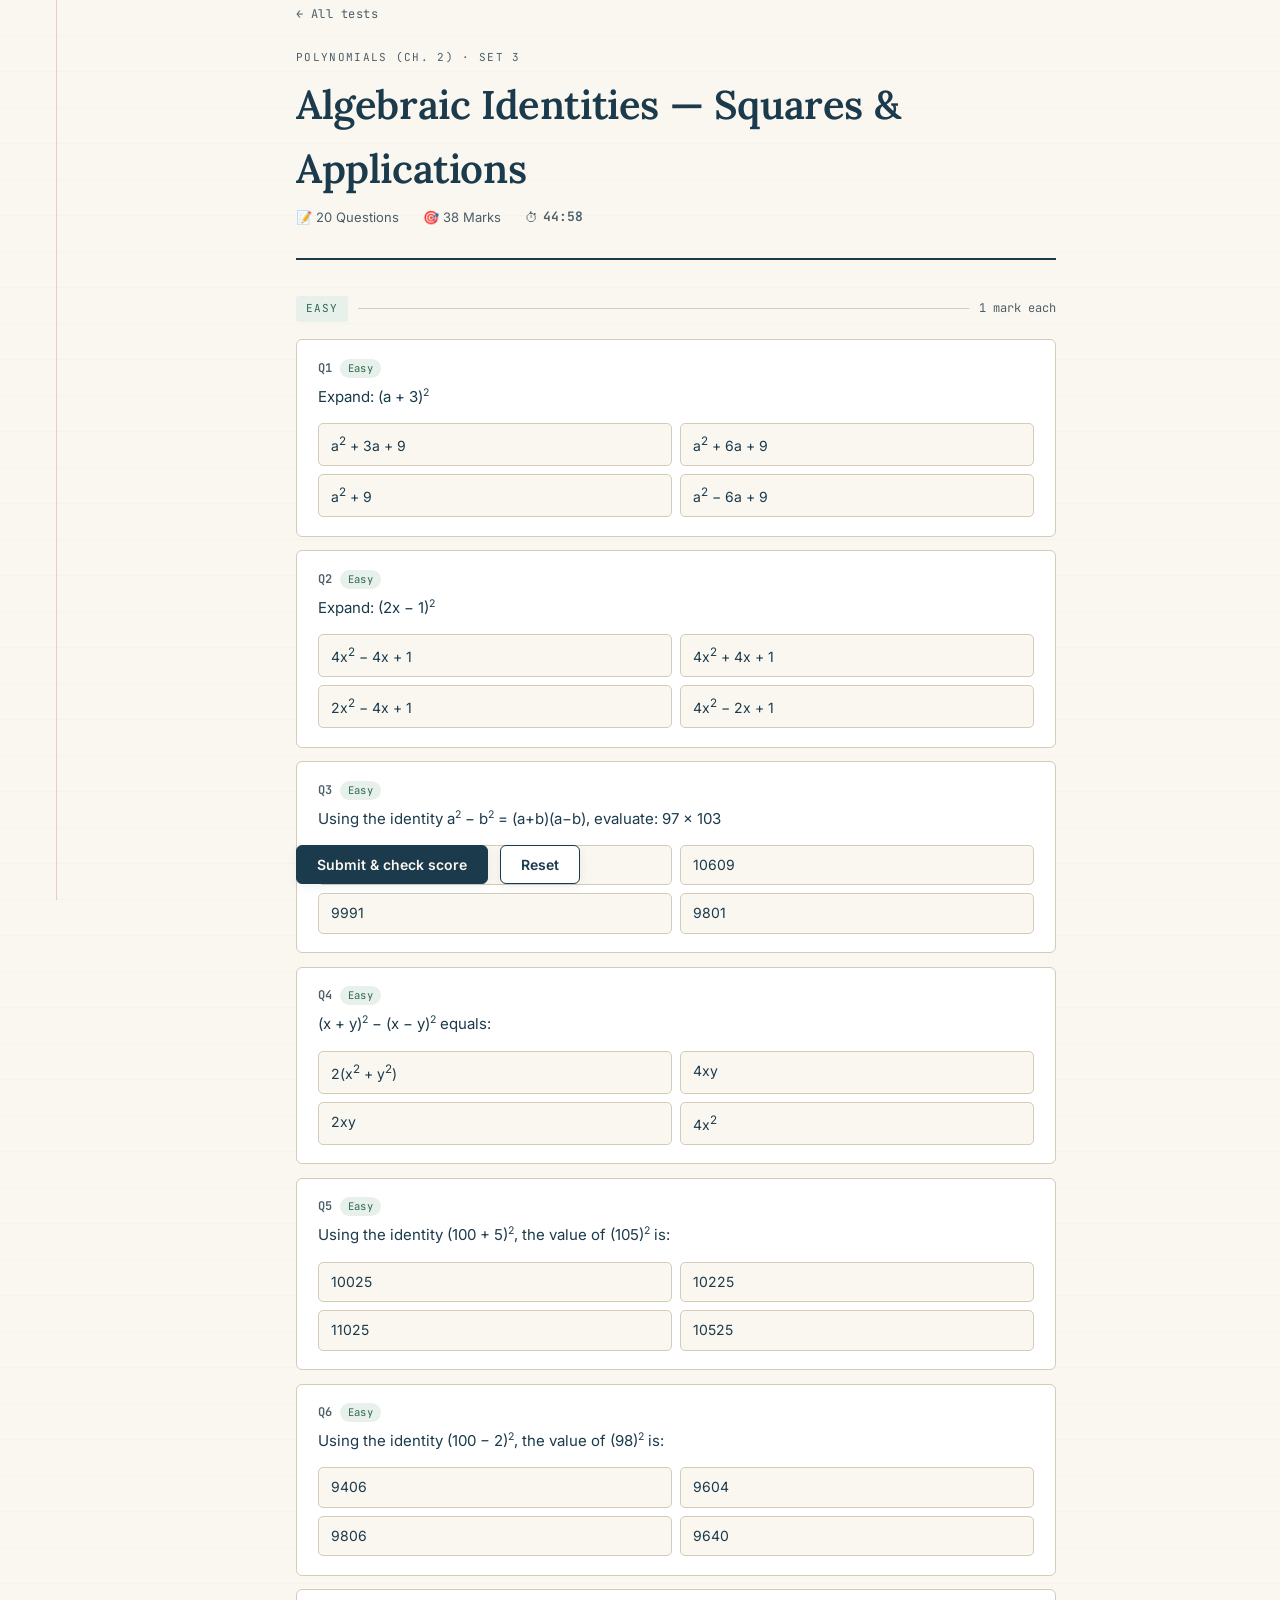
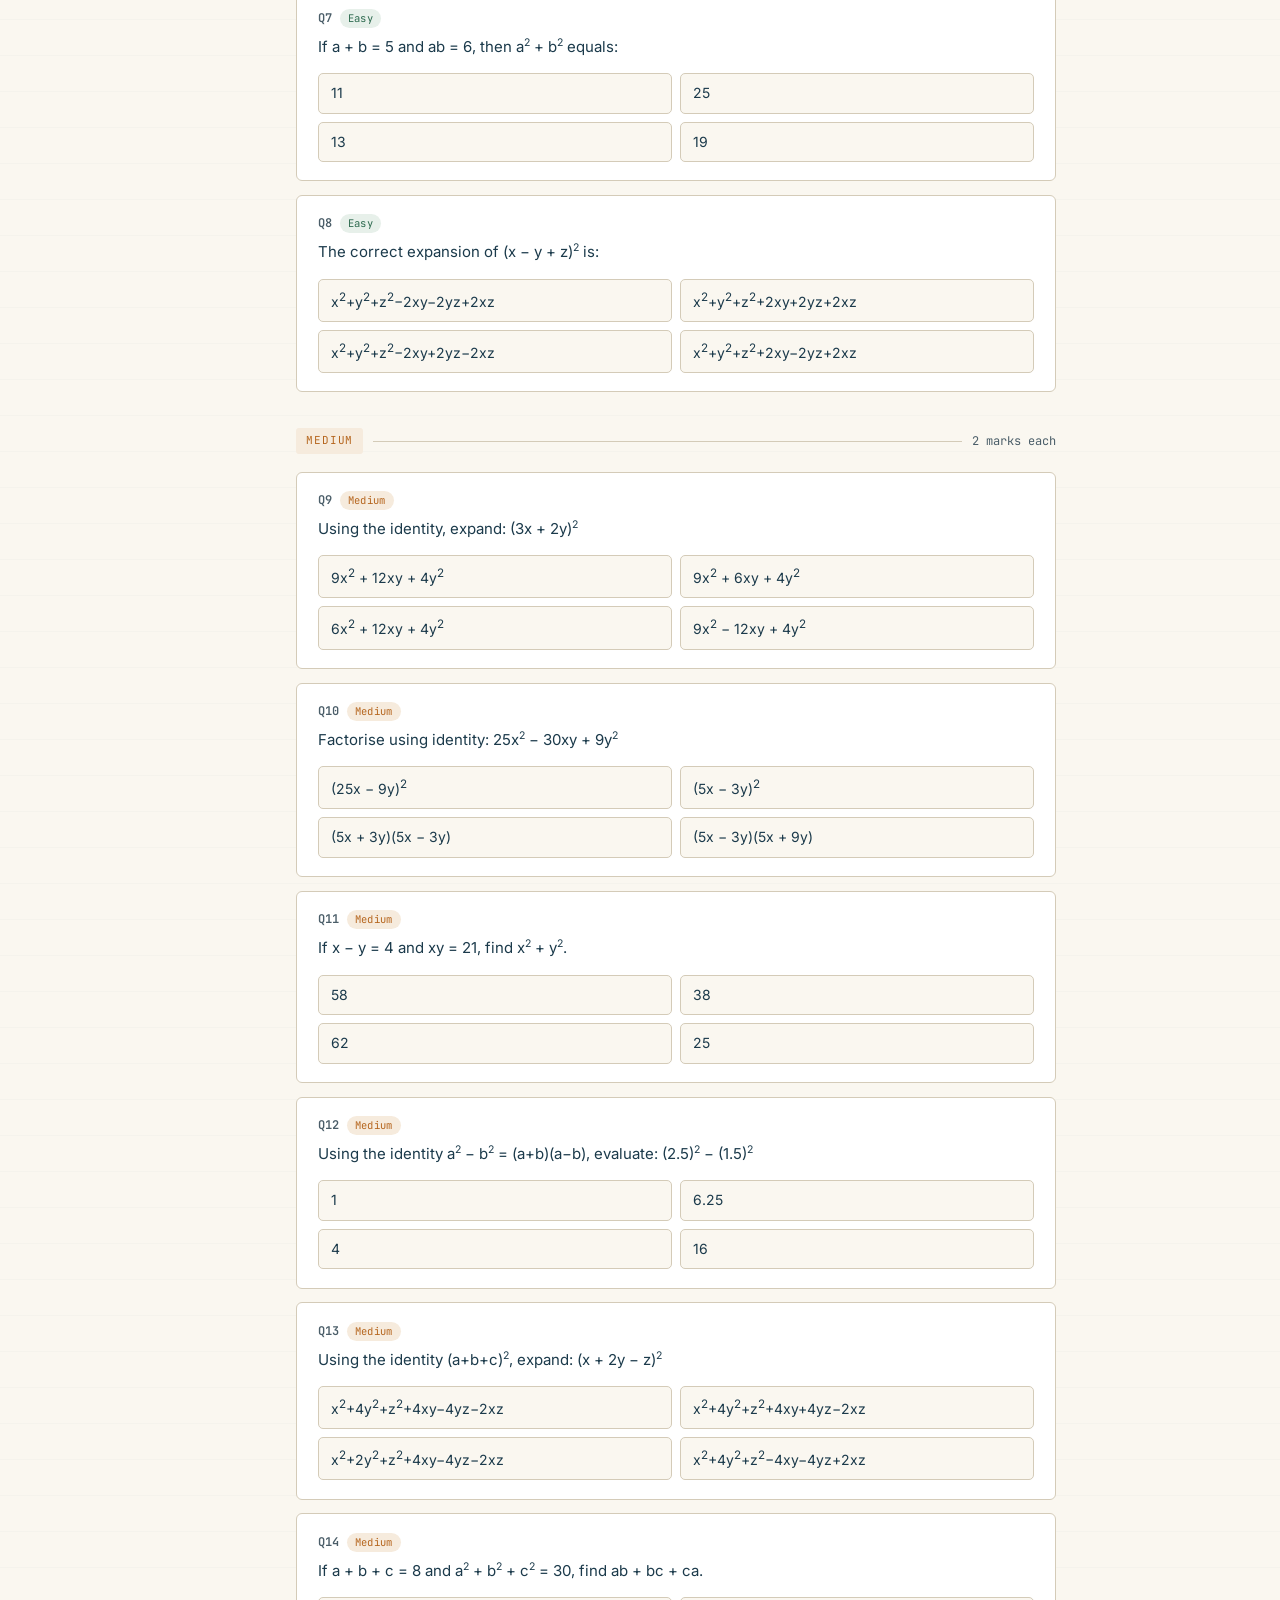
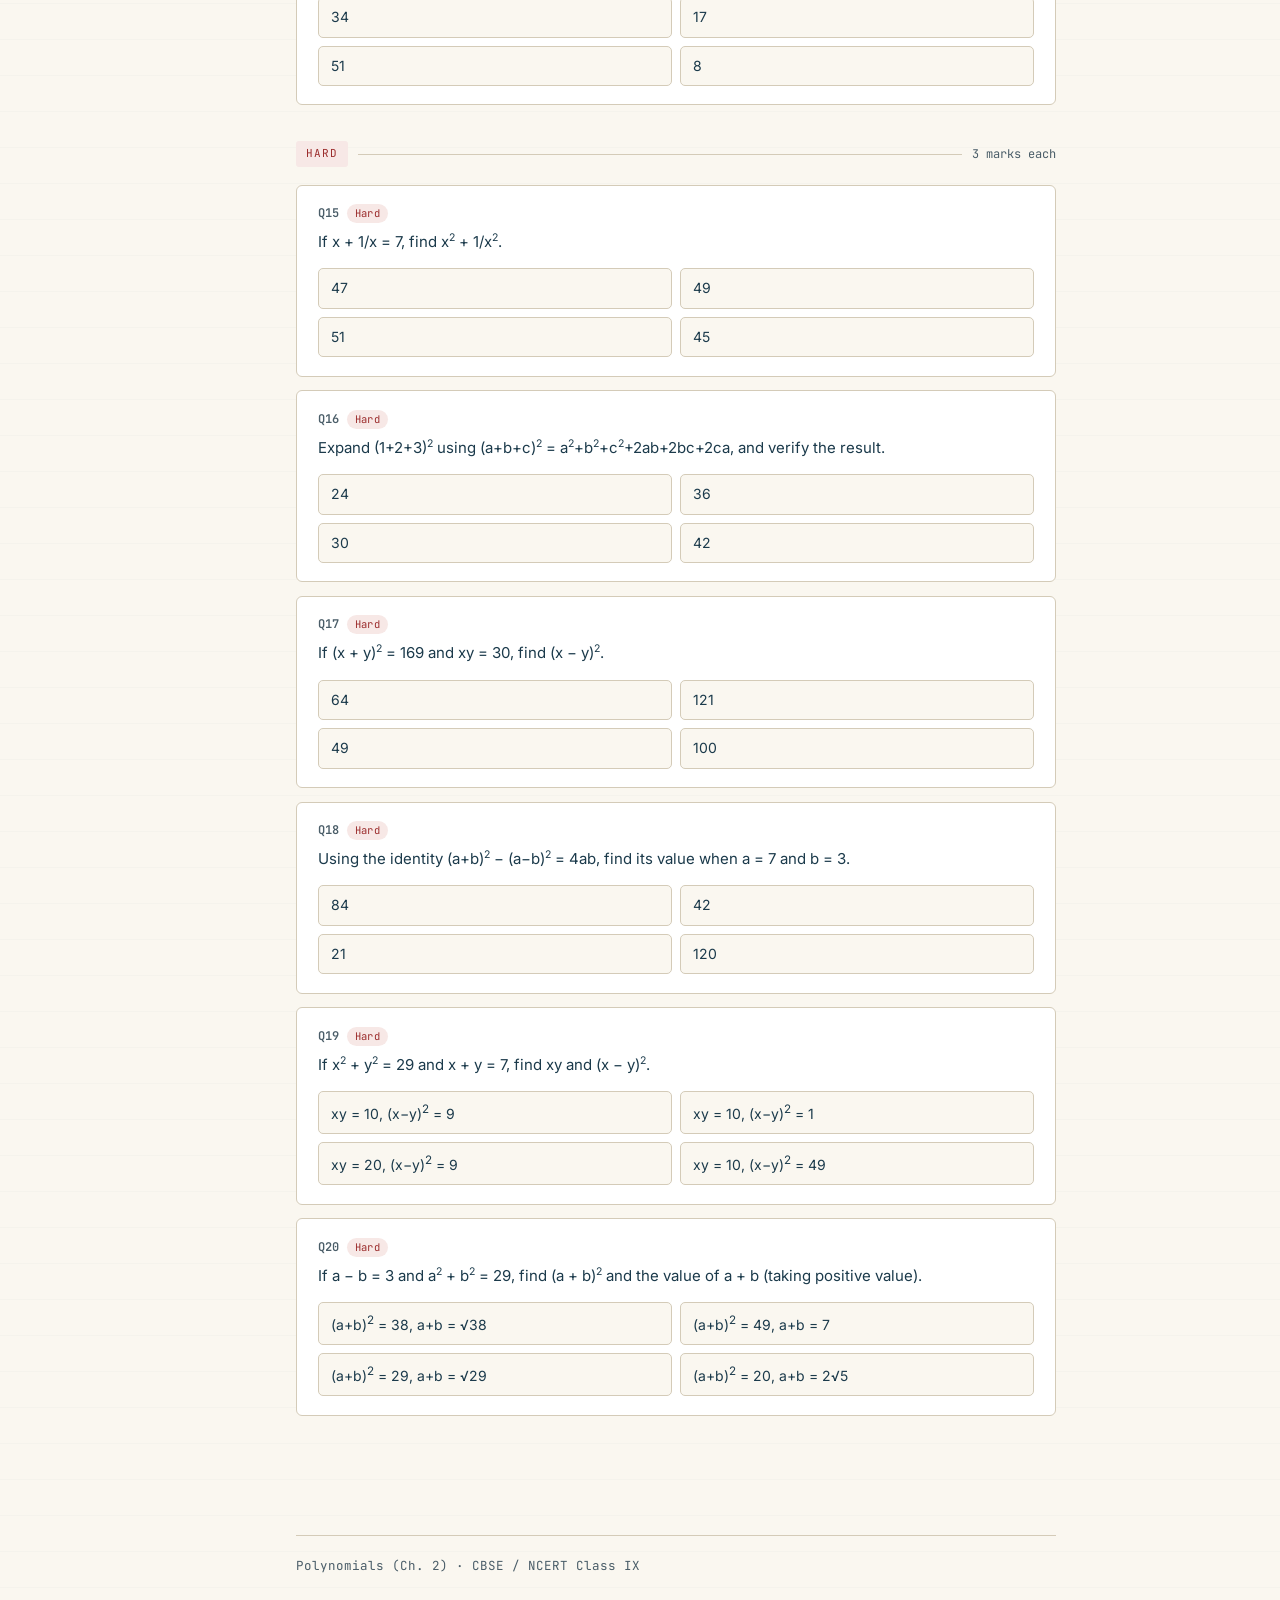
==== arihant/class-nine/tests/algebraic-identities-set1.html @ 9db2d07b "maths++" ====
<!DOCTYPE html>
<html lang="en">
<head>
<meta charset="UTF-8">
<meta name="viewport" content="width=device-width, initial-scale=1.0">
<title>Algebraic Identities — Squares &amp; Applications — Baklee's Maths Practice</title>
<link rel="preconnect" href="https://fonts.googleapis.com">
<link href="https://fonts.googleapis.com/css2?family=Lora:wght@500;600;700&family=Inter:wght@400;500;600&family=JetBrains+Mono:wght@400;500;600&display=swap" rel="stylesheet">
<link rel="stylesheet" href="../assets/style.css">
</head>
<body>

<div class="margin-rule"></div>
<div class="wrap">

  <a class="back-link" href="../index.html">&larr; All tests</a>

  <header class="site-header" style="padding-top:0;">
    <p class="eyebrow">Polynomials (Ch. 2) &middot; Set 3</p>
    <h1>Algebraic Identities — Squares &amp; Applications</h1>
    <div class="test-meta-bar">
      <span>📝 20 Questions</span>
      <span>🎯 38 Marks</span>
      <span>⏱ <span id="timerDisplay" class="timer-display">45:00</span></span>
    </div>
  </header>

  <main id="questions">
    <div class="section-divider easy">
      <span class="label">Easy</span>
      <span class="rule"></span>
      <span class="marks">1 mark each</span>
    </div>

    <div class="question">
      <div class="q-num-row">
        <span class="q-num">Q1</span>
        <span class="diff-pill easy">Easy</span>
      </div>
      <div class="q-text">Expand: (a + 3)<sup>2</sup></div>
      <div class="options">
        <div class="opt" data-q="1" data-opt="A">a<sup>2</sup> + 3a + 9</div>
        <div class="opt" data-q="1" data-opt="B">a<sup>2</sup> + 6a + 9</div>
        <div class="opt" data-q="1" data-opt="C">a<sup>2</sup> + 9</div>
        <div class="opt" data-q="1" data-opt="D">a<sup>2</sup> − 6a + 9</div>
      </div>
      <div class="hint-box" id="hint-1"><strong>Hint:</strong> (a+b)² = a²+2ab+b², with b=3: a²+2(a)(3)+9 = a²+6a+9.</div>
    </div>

    <div class="question">
      <div class="q-num-row">
        <span class="q-num">Q2</span>
        <span class="diff-pill easy">Easy</span>
      </div>
      <div class="q-text">Expand: (2x − 1)<sup>2</sup></div>
      <div class="options">
        <div class="opt" data-q="2" data-opt="A">4x<sup>2</sup> − 4x + 1</div>
        <div class="opt" data-q="2" data-opt="B">4x<sup>2</sup> + 4x + 1</div>
        <div class="opt" data-q="2" data-opt="C">2x<sup>2</sup> − 4x + 1</div>
        <div class="opt" data-q="2" data-opt="D">4x<sup>2</sup> − 2x + 1</div>
      </div>
      <div class="hint-box" id="hint-2"><strong>Hint:</strong> (2x)² − 2(2x)(1) + 1² = 4x² − 4x + 1.</div>
    </div>

    <div class="question">
      <div class="q-num-row">
        <span class="q-num">Q3</span>
        <span class="diff-pill easy">Easy</span>
      </div>
      <div class="q-text">Using the identity a<sup>2</sup> − b<sup>2</sup> = (a+b)(a−b), evaluate: 97 × 103</div>
      <div class="options">
        <div class="opt" data-q="3" data-opt="A">9409</div>
        <div class="opt" data-q="3" data-opt="B">10609</div>
        <div class="opt" data-q="3" data-opt="C">9991</div>
        <div class="opt" data-q="3" data-opt="D">9801</div>
      </div>
      <div class="hint-box" id="hint-3"><strong>Hint:</strong> (100−3)(100+3) = 100² − 3² = 10000 − 9 = 9991.</div>
    </div>

    <div class="question">
      <div class="q-num-row">
        <span class="q-num">Q4</span>
        <span class="diff-pill easy">Easy</span>
      </div>
      <div class="q-text">(x + y)<sup>2</sup> − (x − y)<sup>2</sup> equals:</div>
      <div class="options">
        <div class="opt" data-q="4" data-opt="A">2(x<sup>2</sup> + y<sup>2</sup>)</div>
        <div class="opt" data-q="4" data-opt="B">4xy</div>
        <div class="opt" data-q="4" data-opt="C">2xy</div>
        <div class="opt" data-q="4" data-opt="D">4x<sup>2</sup></div>
      </div>
      <div class="hint-box" id="hint-4"><strong>Hint:</strong> (x²+2xy+y²) − (x²−2xy+y²) = 4xy.</div>
    </div>

    <div class="question">
      <div class="q-num-row">
        <span class="q-num">Q5</span>
        <span class="diff-pill easy">Easy</span>
      </div>
      <div class="q-text">Using the identity (100 + 5)<sup>2</sup>, the value of (105)<sup>2</sup> is:</div>
      <div class="options">
        <div class="opt" data-q="5" data-opt="A">10025</div>
        <div class="opt" data-q="5" data-opt="B">10225</div>
        <div class="opt" data-q="5" data-opt="C">11025</div>
        <div class="opt" data-q="5" data-opt="D">10525</div>
      </div>
      <div class="hint-box" id="hint-5"><strong>Hint:</strong> 100² + 2(100)(5) + 5² = 10000 + 1000 + 25 = 11025.</div>
    </div>

    <div class="question">
      <div class="q-num-row">
        <span class="q-num">Q6</span>
        <span class="diff-pill easy">Easy</span>
      </div>
      <div class="q-text">Using the identity (100 − 2)<sup>2</sup>, the value of (98)<sup>2</sup> is:</div>
      <div class="options">
        <div class="opt" data-q="6" data-opt="A">9406</div>
        <div class="opt" data-q="6" data-opt="B">9604</div>
        <div class="opt" data-q="6" data-opt="C">9806</div>
        <div class="opt" data-q="6" data-opt="D">9640</div>
      </div>
      <div class="hint-box" id="hint-6"><strong>Hint:</strong> 100² − 2(100)(2) + 2² = 10000 − 400 + 4 = 9604.</div>
    </div>

    <div class="question">
      <div class="q-num-row">
        <span class="q-num">Q7</span>
        <span class="diff-pill easy">Easy</span>
      </div>
      <div class="q-text">If a + b = 5 and ab = 6, then a<sup>2</sup> + b<sup>2</sup> equals:</div>
      <div class="options">
        <div class="opt" data-q="7" data-opt="A">11</div>
        <div class="opt" data-q="7" data-opt="B">25</div>
        <div class="opt" data-q="7" data-opt="C">13</div>
        <div class="opt" data-q="7" data-opt="D">19</div>
      </div>
      <div class="hint-box" id="hint-7"><strong>Hint:</strong> a²+b² = (a+b)² − 2ab = 25 − 12 = 13.</div>
    </div>

    <div class="question">
      <div class="q-num-row">
        <span class="q-num">Q8</span>
        <span class="diff-pill easy">Easy</span>
      </div>
      <div class="q-text">The correct expansion of (x − y + z)<sup>2</sup> is:</div>
      <div class="options">
        <div class="opt" data-q="8" data-opt="A">x<sup>2</sup>+y<sup>2</sup>+z<sup>2</sup>−2xy−2yz+2xz</div>
        <div class="opt" data-q="8" data-opt="B">x<sup>2</sup>+y<sup>2</sup>+z<sup>2</sup>+2xy+2yz+2xz</div>
        <div class="opt" data-q="8" data-opt="C">x<sup>2</sup>+y<sup>2</sup>+z<sup>2</sup>−2xy+2yz−2xz</div>
        <div class="opt" data-q="8" data-opt="D">x<sup>2</sup>+y<sup>2</sup>+z<sup>2</sup>+2xy−2yz+2xz</div>
      </div>
      <div class="hint-box" id="hint-8"><strong>Hint:</strong> Use (a+b+c)² with a=x, b=−y, c=z: 2ab=−2xy, 2bc=−2yz, 2ca=+2xz.</div>
    </div>

    <div class="section-divider medium">
      <span class="label">Medium</span>
      <span class="rule"></span>
      <span class="marks">2 marks each</span>
    </div>

    <div class="question">
      <div class="q-num-row">
        <span class="q-num">Q9</span>
        <span class="diff-pill medium">Medium</span>
      </div>
      <div class="q-text">Using the identity, expand: (3x + 2y)<sup>2</sup></div>
      <div class="options">
        <div class="opt" data-q="9" data-opt="A">9x<sup>2</sup> + 12xy + 4y<sup>2</sup></div>
        <div class="opt" data-q="9" data-opt="B">9x<sup>2</sup> + 6xy + 4y<sup>2</sup></div>
        <div class="opt" data-q="9" data-opt="C">6x<sup>2</sup> + 12xy + 4y<sup>2</sup></div>
        <div class="opt" data-q="9" data-opt="D">9x<sup>2</sup> − 12xy + 4y<sup>2</sup></div>
      </div>
      <div class="hint-box" id="hint-9"><strong>Hint:</strong> (3x)² + 2(3x)(2y) + (2y)² = 9x² + 12xy + 4y².</div>
    </div>

    <div class="question">
      <div class="q-num-row">
        <span class="q-num">Q10</span>
        <span class="diff-pill medium">Medium</span>
      </div>
      <div class="q-text">Factorise using identity: 25x<sup>2</sup> − 30xy + 9y<sup>2</sup></div>
      <div class="options">
        <div class="opt" data-q="10" data-opt="A">(25x − 9y)<sup>2</sup></div>
        <div class="opt" data-q="10" data-opt="B">(5x − 3y)<sup>2</sup></div>
        <div class="opt" data-q="10" data-opt="C">(5x + 3y)(5x − 3y)</div>
        <div class="opt" data-q="10" data-opt="D">(5x − 3y)(5x + 9y)</div>
      </div>
      <div class="hint-box" id="hint-10"><strong>Hint:</strong> (5x)² − 2(5x)(3y) + (3y)² = (5x − 3y)².</div>
    </div>

    <div class="question">
      <div class="q-num-row">
        <span class="q-num">Q11</span>
        <span class="diff-pill medium">Medium</span>
      </div>
      <div class="q-text">If x − y = 4 and xy = 21, find x<sup>2</sup> + y<sup>2</sup>.</div>
      <div class="options">
        <div class="opt" data-q="11" data-opt="A">58</div>
        <div class="opt" data-q="11" data-opt="B">38</div>
        <div class="opt" data-q="11" data-opt="C">62</div>
        <div class="opt" data-q="11" data-opt="D">25</div>
      </div>
      <div class="hint-box" id="hint-11"><strong>Hint:</strong> x²+y² = (x−y)² + 2xy = 16 + 42 = 58.</div>
    </div>

    <div class="question">
      <div class="q-num-row">
        <span class="q-num">Q12</span>
        <span class="diff-pill medium">Medium</span>
      </div>
      <div class="q-text">Using the identity a<sup>2</sup> − b<sup>2</sup> = (a+b)(a−b), evaluate: (2.5)<sup>2</sup> − (1.5)<sup>2</sup></div>
      <div class="options">
        <div class="opt" data-q="12" data-opt="A">1</div>
        <div class="opt" data-q="12" data-opt="B">6.25</div>
        <div class="opt" data-q="12" data-opt="C">4</div>
        <div class="opt" data-q="12" data-opt="D">16</div>
      </div>
      <div class="hint-box" id="hint-12"><strong>Hint:</strong> (2.5+1.5)(2.5−1.5) = 4 × 1 = 4.</div>
    </div>

    <div class="question">
      <div class="q-num-row">
        <span class="q-num">Q13</span>
        <span class="diff-pill medium">Medium</span>
      </div>
      <div class="q-text">Using the identity (a+b+c)<sup>2</sup>, expand: (x + 2y − z)<sup>2</sup></div>
      <div class="options">
        <div class="opt" data-q="13" data-opt="A">x<sup>2</sup>+4y<sup>2</sup>+z<sup>2</sup>+4xy−4yz−2xz</div>
        <div class="opt" data-q="13" data-opt="B">x<sup>2</sup>+4y<sup>2</sup>+z<sup>2</sup>+4xy+4yz−2xz</div>
        <div class="opt" data-q="13" data-opt="C">x<sup>2</sup>+2y<sup>2</sup>+z<sup>2</sup>+4xy−4yz−2xz</div>
        <div class="opt" data-q="13" data-opt="D">x<sup>2</sup>+4y<sup>2</sup>+z<sup>2</sup>−4xy−4yz+2xz</div>
      </div>
      <div class="hint-box" id="hint-13"><strong>Hint:</strong> Use a=x, b=2y, c=−z: 2ab=4xy, 2bc=−4yz, 2ca=−2xz.</div>
    </div>

    <div class="question">
      <div class="q-num-row">
        <span class="q-num">Q14</span>
        <span class="diff-pill medium">Medium</span>
      </div>
      <div class="q-text">If a + b + c = 8 and a<sup>2</sup> + b<sup>2</sup> + c<sup>2</sup> = 30, find ab + bc + ca.</div>
      <div class="options">
        <div class="opt" data-q="14" data-opt="A">34</div>
        <div class="opt" data-q="14" data-opt="B">17</div>
        <div class="opt" data-q="14" data-opt="C">51</div>
        <div class="opt" data-q="14" data-opt="D">8</div>
      </div>
      <div class="hint-box" id="hint-14"><strong>Hint:</strong> (a+b+c)² = a²+b²+c²+2(ab+bc+ca) ⟹ 64 = 30+2(ab+bc+ca) ⟹ ab+bc+ca = 17.</div>
    </div>

    <div class="section-divider hard">
      <span class="label">Hard</span>
      <span class="rule"></span>
      <span class="marks">3 marks each</span>
    </div>

    <div class="question">
      <div class="q-num-row">
        <span class="q-num">Q15</span>
        <span class="diff-pill hard">Hard</span>
      </div>
      <div class="q-text">If x + 1/x = 7, find x<sup>2</sup> + 1/x<sup>2</sup>.</div>
      <div class="options">
        <div class="opt" data-q="15" data-opt="A">47</div>
        <div class="opt" data-q="15" data-opt="B">49</div>
        <div class="opt" data-q="15" data-opt="C">51</div>
        <div class="opt" data-q="15" data-opt="D">45</div>
      </div>
      <div class="hint-box" id="hint-15"><strong>Hint:</strong> (x+1/x)² = x²+2+1/x² ⟹ x²+1/x² = 49 − 2 = 47.</div>
    </div>

    <div class="question">
      <div class="q-num-row">
        <span class="q-num">Q16</span>
        <span class="diff-pill hard">Hard</span>
      </div>
      <div class="q-text">Expand (1+2+3)<sup>2</sup> using (a+b+c)<sup>2</sup> = a<sup>2</sup>+b<sup>2</sup>+c<sup>2</sup>+2ab+2bc+2ca, and verify the result.</div>
      <div class="options">
        <div class="opt" data-q="16" data-opt="A">24</div>
        <div class="opt" data-q="16" data-opt="B">36</div>
        <div class="opt" data-q="16" data-opt="C">30</div>
        <div class="opt" data-q="16" data-opt="D">42</div>
      </div>
      <div class="hint-box" id="hint-16"><strong>Hint:</strong> 1+4+9+2(2)+2(6)+2(3) = 14+4+12+6 = 36, confirming (1+2+3)² = 6² = 36.</div>
    </div>

    <div class="question">
      <div class="q-num-row">
        <span class="q-num">Q17</span>
        <span class="diff-pill hard">Hard</span>
      </div>
      <div class="q-text">If (x + y)<sup>2</sup> = 169 and xy = 30, find (x − y)<sup>2</sup>.</div>
      <div class="options">
        <div class="opt" data-q="17" data-opt="A">64</div>
        <div class="opt" data-q="17" data-opt="B">121</div>
        <div class="opt" data-q="17" data-opt="C">49</div>
        <div class="opt" data-q="17" data-opt="D">100</div>
      </div>
      <div class="hint-box" id="hint-17"><strong>Hint:</strong> (x−y)² = (x+y)² − 4xy = 169 − 120 = 49.</div>
    </div>

    <div class="question">
      <div class="q-num-row">
        <span class="q-num">Q18</span>
        <span class="diff-pill hard">Hard</span>
      </div>
      <div class="q-text">Using the identity (a+b)<sup>2</sup> − (a−b)<sup>2</sup> = 4ab, find its value when a = 7 and b = 3.</div>
      <div class="options">
        <div class="opt" data-q="18" data-opt="A">84</div>
        <div class="opt" data-q="18" data-opt="B">42</div>
        <div class="opt" data-q="18" data-opt="C">21</div>
        <div class="opt" data-q="18" data-opt="D">120</div>
      </div>
      <div class="hint-box" id="hint-18"><strong>Hint:</strong> 4ab = 4×7×3 = 84. Verify: (10)²−(4)² = 100−16 = 84. ✓</div>
    </div>

    <div class="question">
      <div class="q-num-row">
        <span class="q-num">Q19</span>
        <span class="diff-pill hard">Hard</span>
      </div>
      <div class="q-text">If x<sup>2</sup> + y<sup>2</sup> = 29 and x + y = 7, find xy and (x − y)<sup>2</sup>.</div>
      <div class="options">
        <div class="opt" data-q="19" data-opt="A">xy = 10, (x−y)<sup>2</sup> = 9</div>
        <div class="opt" data-q="19" data-opt="B">xy = 10, (x−y)<sup>2</sup> = 1</div>
        <div class="opt" data-q="19" data-opt="C">xy = 20, (x−y)<sup>2</sup> = 9</div>
        <div class="opt" data-q="19" data-opt="D">xy = 10, (x−y)<sup>2</sup> = 49</div>
      </div>
      <div class="hint-box" id="hint-19"><strong>Hint:</strong> 2xy = (x+y)²−(x²+y²) = 49−29 = 20 ⟹ xy=10. (x−y)² = (x+y)²−4xy = 49−40 = 9.</div>
    </div>

    <div class="question">
      <div class="q-num-row">
        <span class="q-num">Q20</span>
        <span class="diff-pill hard">Hard</span>
      </div>
      <div class="q-text">If a − b = 3 and a<sup>2</sup> + b<sup>2</sup> = 29, find (a + b)<sup>2</sup> and the value of a + b (taking positive value).</div>
      <div class="options">
        <div class="opt" data-q="20" data-opt="A">(a+b)<sup>2</sup> = 38, a+b = √38</div>
        <div class="opt" data-q="20" data-opt="B">(a+b)<sup>2</sup> = 49, a+b = 7</div>
        <div class="opt" data-q="20" data-opt="C">(a+b)<sup>2</sup> = 29, a+b = √29</div>
        <div class="opt" data-q="20" data-opt="D">(a+b)<sup>2</sup> = 20, a+b = 2√5</div>
      </div>
      <div class="hint-box" id="hint-20"><strong>Hint:</strong> (a−b)²=9 ⟹ 29−2ab=9 ⟹ ab=10. (a+b)²=a²+b²+2ab=29+20=49 ⟹ a+b=7.</div>
    </div>

  </main>

  <div class="action-bar">
    <button class="btn primary" id="submitBtn">Submit &amp; check score</button>
    <button class="btn" id="keyBtn">Show / hide hints</button>
    <button class="btn" id="resetBtn">Reset</button>
  </div>

  <div class="score-box" id="scoreBox">
    <div class="score-num" id="scoreNum">—</div>
    <div class="score-label" id="scoreLabel"></div>
    <div class="score-breakdown" id="scoreBreakdown"></div>
  </div>

  <footer class="site-footer">
    Polynomials (Ch. 2) &middot; CBSE / NCERT Class IX
  </footer>

</div>

<script>
window.TEST = {"title": "Algebraic Identities — Squares & Applications", "chapter": "Polynomials (Ch. 2)", "marks": 38, "time": 45, "questions": [{"num": 1, "diff": "Easy", "marks": 1, "correct": "B"}, {"num": 2, "diff": "Easy", "marks": 1, "correct": "A"}, {"num": 3, "diff": "Easy", "marks": 1, "correct": "C"}, {"num": 4, "diff": "Easy", "marks": 1, "correct": "B"}, {"num": 5, "diff": "Easy", "marks": 1, "correct": "C"}, {"num": 6, "diff": "Easy", "marks": 1, "correct": "B"}, {"num": 7, "diff": "Easy", "marks": 1, "correct": "C"}, {"num": 8, "diff": "Easy", "marks": 1, "correct": "A"}, {"num": 9, "diff": "Medium", "marks": 2, "correct": "A"}, {"num": 10, "diff": "Medium", "marks": 2, "correct": "B"}, {"num": 11, "diff": "Medium", "marks": 2, "correct": "A"}, {"num": 12, "diff": "Medium", "marks": 2, "correct": "C"}, {"num": 13, "diff": "Medium", "marks": 2, "correct": "A"}, {"num": 14, "diff": "Medium", "marks": 2, "correct": "B"}, {"num": 15, "diff": "Hard", "marks": 3, "correct": "A"}, {"num": 16, "diff": "Hard", "marks": 3, "correct": "B"}, {"num": 17, "diff": "Hard", "marks": 3, "correct": "C"}, {"num": 18, "diff": "Hard", "marks": 3, "correct": "A"}, {"num": 19, "diff": "Hard", "marks": 3, "correct": "A"}, {"num": 20, "diff": "Hard", "marks": 3, "correct": "B"}]};
</script>
<script src="../assets/test-engine.js"></script>
</body>
</html>
---- arihant/class-nine/assets/style.css ----
/* ============================================================
   Baklee's Maths Practice — shared stylesheet
   "Notebook" identity: warm paper, ruled margins, ink colors
   ============================================================ */

:root {
  --paper:      #FAF7F0;
  --paper-rule: #D4CBB8;
  --ink:        #1B3A4B;
  --ink-soft:   #4A5D68;
  --green:      #2D6A4F;
  --green-bg:   #E7F0EA;
  --amber:      #B5651D;
  --amber-bg:   #F6EBDD;
  --red:        #9B2C2C;
  --red-bg:     #F7E8E6;
  --cream-card: #FFFFFF;
  --margin-red: #C97A6D;

  --serif: 'Lora', 'Source Serif 4', Georgia, serif;
  --sans: 'Inter', -apple-system, BlinkMacSystemFont, 'Segoe UI', sans-serif;
  --mono: 'JetBrains Mono', 'SF Mono', Menlo, monospace;
}

* { box-sizing: border-box; }

html { scroll-behavior: smooth; }

body {
  margin: 0;
  background: var(--paper);
  background-image:
    repeating-linear-gradient(
      to bottom,
      transparent 0px,
      transparent 35px,
      rgba(27, 58, 75, 0.045) 36px
    );
  color: var(--ink);
  font-family: var(--sans);
  line-height: 1.6;
  min-height: 100vh;
}

a { color: var(--ink); text-decoration: none; }

/* ---------- Layout shell ---------- */

.wrap {
  max-width: 880px;
  margin: 0 auto;
  padding: 0 1.5rem 4rem;
  position: relative;
}

.margin-rule {
  position: absolute;
  top: 0;
  bottom: 0;
  left: 56px;
  width: 1px;
  background: var(--margin-red);
  opacity: 0.35;
  display: none;
}

@media (min-width: 700px) {
  .margin-rule { display: block; }
  .wrap { padding-left: 96px; }
}

/* ---------- Site header ---------- */

.site-header {
  padding: 2.5rem 0 1.5rem;
  border-bottom: 2px solid var(--ink);
  margin-bottom: 2rem;
}

.site-header .eyebrow {
  font-family: var(--mono);
  font-size: 11px;
  letter-spacing: 0.12em;
  text-transform: uppercase;
  color: var(--ink-soft);
  margin: 0 0 6px;
}

.site-header h1 {
  font-family: var(--serif);
  font-weight: 600;
  font-size: clamp(28px, 5vw, 40px);
  margin: 0 0 6px;
  letter-spacing: -0.01em;
}

.site-header p.tagline {
  margin: 0;
  color: var(--ink-soft);
  font-size: 15px;
}

.back-link {
  display: inline-flex;
  align-items: center;
  gap: 6px;
  font-family: var(--mono);
  font-size: 12px;
  letter-spacing: 0.04em;
  color: var(--ink-soft);
  margin-bottom: 1.5rem;
  border-bottom: 1px solid transparent;
  transition: border-color 0.15s, color 0.15s;
}
.back-link:hover { color: var(--ink); border-color: var(--ink); }

/* ---------- Chapter sections (homepage) ---------- */

.chapter-section { margin-bottom: 2.75rem; }

.chapter-head {
  display: flex;
  align-items: baseline;
  gap: 12px;
  margin-bottom: 0.9rem;
}

.chapter-tab {
  font-family: var(--mono);
  font-size: 11px;
  letter-spacing: 0.08em;
  text-transform: uppercase;
  background: var(--ink);
  color: var(--paper);
  padding: 3px 10px;
  border-radius: 3px;
  white-space: nowrap;
}

.chapter-head h2 {
  font-family: var(--serif);
  font-size: 22px;
  font-weight: 600;
  margin: 0;
}

.chapter-desc {
  color: var(--ink-soft);
  font-size: 13.5px;
  margin: 0 0 1rem;
  max-width: 60ch;
}

.test-grid {
  display: grid;
  grid-template-columns: repeat(auto-fill, minmax(240px, 1fr));
  gap: 14px;
}

.test-card {
  background: var(--cream-card);
  border: 1px solid var(--paper-rule);
  border-left: 4px solid var(--ink);
  border-radius: 4px;
  padding: 1.1rem 1.2rem;
  display: flex;
  flex-direction: column;
  gap: 8px;
  transition: transform 0.15s ease, box-shadow 0.15s ease, border-left-color 0.15s;
}

.test-card:hover {
  transform: translateY(-2px);
  box-shadow: 0 6px 18px rgba(27, 58, 75, 0.10);
  border-left-color: var(--margin-red);
}

.test-card .set-label {
  font-family: var(--mono);
  font-size: 10.5px;
  color: var(--ink-soft);
  letter-spacing: 0.05em;
  text-transform: uppercase;
}

.test-card h3 {
  font-family: var(--serif);
  font-size: 18px;
  margin: 0;
  font-weight: 600;
}

.test-card .meta-line {
  font-size: 12.5px;
  color: var(--ink-soft);
  display: flex;
  gap: 10px;
  flex-wrap: wrap;
}

.test-card .open-btn {
  margin-top: 6px;
  font-family: var(--mono);
  font-size: 12px;
  color: var(--ink);
  display: inline-flex;
  align-items: center;
  gap: 4px;
}
.test-card .open-btn::after { content: '→'; transition: transform 0.15s; }
.test-card:hover .open-btn::after { transform: translateX(3px); }

.coming-soon {
  border: 1.5px dashed var(--paper-rule);
  border-left: 4px dashed var(--paper-rule);
  background: transparent;
  color: var(--ink-soft);
  display: flex;
  align-items: center;
  justify-content: center;
  font-family: var(--mono);
  font-size: 12.5px;
  text-align: center;
  padding: 1.1rem 1.2rem;
  border-radius: 4px;
}

/* ---------- Footer ---------- */

.site-footer {
  margin-top: 3rem;
  padding-top: 1.25rem;
  border-top: 1px solid var(--paper-rule);
  font-size: 12.5px;
  color: var(--ink-soft);
  font-family: var(--mono);
}

/* ============================================================
   Test page specific
   ============================================================ */

.test-meta-bar {
  display: flex;
  gap: 1.5rem;
  flex-wrap: wrap;
  font-size: 13px;
  color: var(--ink-soft);
  margin-bottom: 0.4rem;
}
.test-meta-bar span { display: inline-flex; align-items: center; gap: 5px; }

.section-divider {
  display: flex;
  align-items: center;
  gap: 10px;
  margin: 2.25rem 0 1.1rem;
}
.section-divider .label {
  font-family: var(--mono);
  font-size: 11px;
  letter-spacing: 0.08em;
  text-transform: uppercase;
  padding: 4px 10px;
  border-radius: 3px;
  white-space: nowrap;
}
.section-divider.easy .label   { background: var(--green-bg); color: var(--green); }
.section-divider.medium .label { background: var(--amber-bg); color: var(--amber); }
.section-divider.hard .label   { background: var(--red-bg);   color: var(--red); }
.section-divider .rule { flex: 1; height: 1px; background: var(--paper-rule); }
.section-divider .marks { font-size: 12px; color: var(--ink-soft); font-family: var(--mono); }

.question {
  background: var(--cream-card);
  border: 1px solid var(--paper-rule);
  border-radius: 6px;
  padding: 1.15rem 1.3rem;
  margin-bottom: 0.85rem;
}

.q-num-row {
  display: flex;
  align-items: center;
  gap: 8px;
  margin-bottom: 6px;
}
.q-num {
  font-family: var(--mono);
  font-size: 12px;
  font-weight: 600;
  color: var(--ink-soft);
}
.diff-pill {
  font-size: 10.5px;
  font-family: var(--mono);
  padding: 1px 8px;
  border-radius: 20px;
  letter-spacing: 0.03em;
}
.diff-pill.easy   { background: var(--green-bg); color: var(--green); }
.diff-pill.medium { background: var(--amber-bg); color: var(--amber); }
.diff-pill.hard   { background: var(--red-bg);   color: var(--red); }

.q-text {
  font-size: 15px;
  line-height: 1.65;
  color: var(--ink);
  margin-bottom: 0.85rem;
}
.q-text sup { font-size: 0.7em; }

.options {
  display: grid;
  grid-template-columns: 1fr 1fr;
  gap: 8px;
}
@media (max-width: 560px) {
  .options { grid-template-columns: 1fr; }
}

.opt {
  background: var(--paper);
  border: 1px solid var(--paper-rule);
  border-radius: 5px;
  padding: 8px 12px;
  font-size: 14px;
  cursor: pointer;
  transition: border-color 0.15s, background 0.15s, transform 0.1s;
  user-select: none;
}
.opt:hover { border-color: var(--ink-soft); background: #fff; }
.opt:active { transform: scale(0.99); }
.opt.selected { border-color: var(--ink); background: #fff; box-shadow: inset 0 0 0 1px var(--ink); font-weight: 600; }
.opt.correct  { border-color: var(--green); background: var(--green-bg); color: var(--green); font-weight: 600; }
.opt.wrong    { border-color: var(--red); background: var(--red-bg); color: var(--red); font-weight: 600; }
.opt.correct::after { content: ' ✓'; }
.opt.wrong::after { content: ' ✗'; }

.action-bar {
  display: flex;
  gap: 12px;
  flex-wrap: wrap;
  margin: 2rem 0;
  position: sticky;
  bottom: 16px;
  z-index: 5;
}

.btn {
  font-family: var(--sans);
  font-size: 14px;
  font-weight: 600;
  padding: 10px 20px;
  border-radius: 6px;
  border: 1.5px solid var(--ink);
  background: var(--cream-card);
  color: var(--ink);
  cursor: pointer;
  transition: background 0.15s, color 0.15s;
  box-shadow: 0 2px 10px rgba(27,58,75,0.08);
}
.btn:hover { background: var(--ink); color: var(--paper); }
.btn.primary { background: var(--ink); color: var(--paper); }
.btn.primary:hover { background: var(--paper); color: var(--ink); }

.score-box {
  display: none;
  background: var(--cream-card);
  border: 1.5px solid var(--ink);
  border-radius: 8px;
  padding: 1.5rem;
  text-align: center;
  margin: 1.5rem 0;
}
.score-num {
  font-family: var(--mono);
  font-size: 40px;
  font-weight: 700;
  color: var(--ink);
}
.score-label { font-size: 14px; color: var(--ink-soft); margin-top: 6px; }

.hint-box {
  display: none;
  margin-top: 8px;
  font-size: 13px;
  color: var(--ink-soft);
  background: var(--paper);
  border-left: 3px solid var(--margin-red);
  padding: 8px 12px;
  border-radius: 0 4px 4px 0;
}
.hint-box.show { display: block; }

/* ---- Timer ---- */
.timer-display {
  font-family: var(--mono);
  font-weight: 600;
  font-size: 13px;
  color: var(--ink-soft);
  transition: color 0.3s;
}
.timer-display.timer-warn     { color: var(--amber); }
.timer-display.timer-critical { color: var(--red); animation: pulse 1s infinite; }

@keyframes pulse {
  0%, 100% { opacity: 1; }
  50%       { opacity: 0.5; }
}

/* ---- Locked options (after submit) ---- */
.opt.locked { cursor: default; pointer-events: none; }
.opt.locked:not(.correct):not(.wrong):not(.selected) { opacity: 0.55; }

/* ---- Score breakdown ---- */
.score-breakdown {
  display: flex;
  flex-wrap: wrap;
  justify-content: center;
  gap: 8px;
  margin-top: 12px;
}
.breakdown-pill {
  font-family: var(--mono);
  font-size: 12px;
  padding: 4px 12px;
  border-radius: 20px;
}
.breakdown-pill.green  { background: var(--green-bg); color: var(--green); }
.breakdown-pill.amber  { background: var(--amber-bg); color: var(--amber); }
.breakdown-pill.red    { background: var(--red-bg);   color: var(--red); }

.print-link { font-family: var(--mono); font-size: 12px; }

/* ---- Scorecard (homepage) ---- */
.scorecard-grid {
  display: flex;
  flex-direction: column;
  gap: 8px;
}

.scorecard-entry {
  background: var(--cream-card);
  border: 1px solid var(--paper-rule);
  border-radius: 6px;
  padding: 0.85rem 1.2rem;
  display: grid;
  grid-template-columns: 1fr auto auto auto;
  align-items: center;
  gap: 16px;
}

.sc-label {
  font-family: var(--serif);
  font-size: 15px;
  font-weight: 600;
  color: var(--ink);
}

.sc-score {
  font-family: var(--mono);
  font-size: 17px;
  font-weight: 700;
}
.score-green { color: var(--green); }
.score-amber { color: var(--amber); }
.score-red   { color: var(--red); }

.sc-pct {
  font-family: var(--mono);
  font-size: 13px;
  color: var(--ink-soft);
  min-width: 3.5ch;
  text-align: right;
}

.sc-date {
  font-family: var(--mono);
  font-size: 11px;
  color: var(--ink-soft);
  white-space: nowrap;
}

@media (max-width: 520px) {
  .scorecard-entry {
    grid-template-columns: 1fr auto;
    grid-template-rows: auto auto;
  }
  .sc-date { grid-column: 1; font-size: 10px; }
  .sc-pct  { display: none; }
}
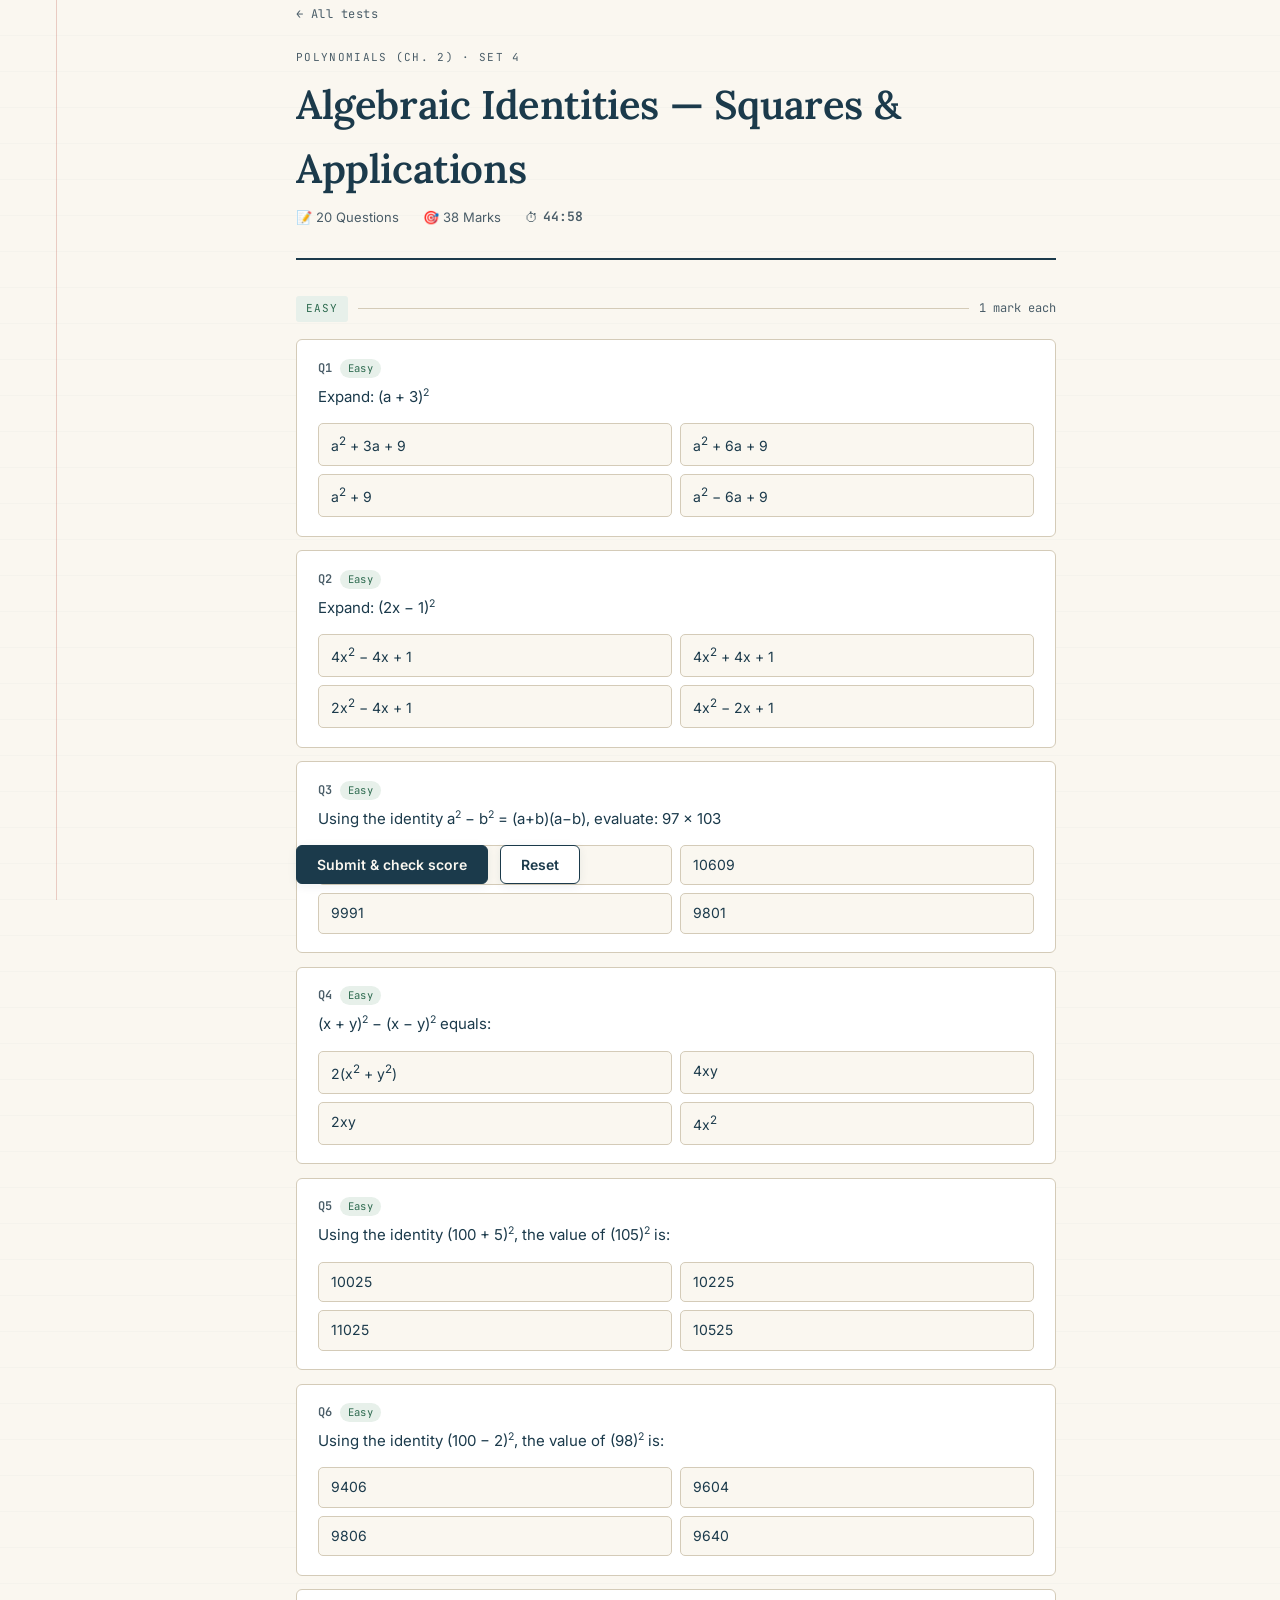
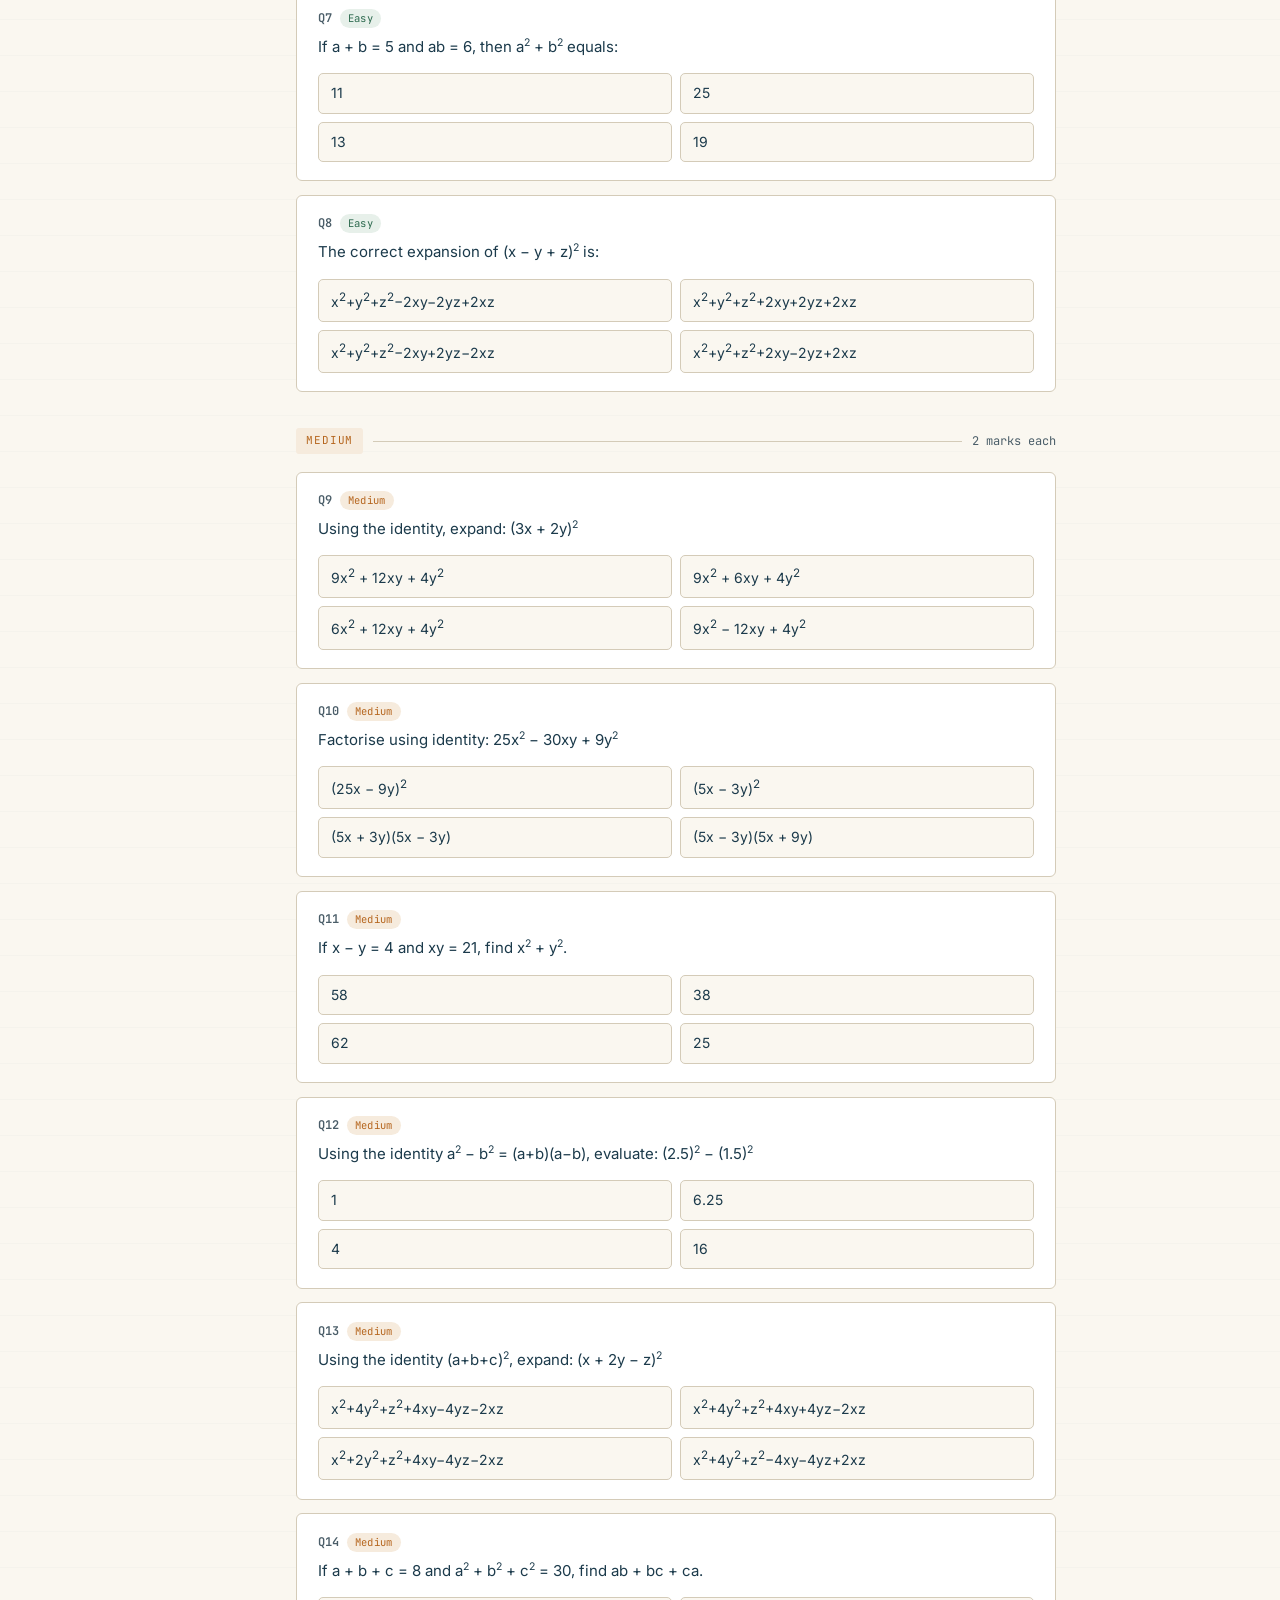
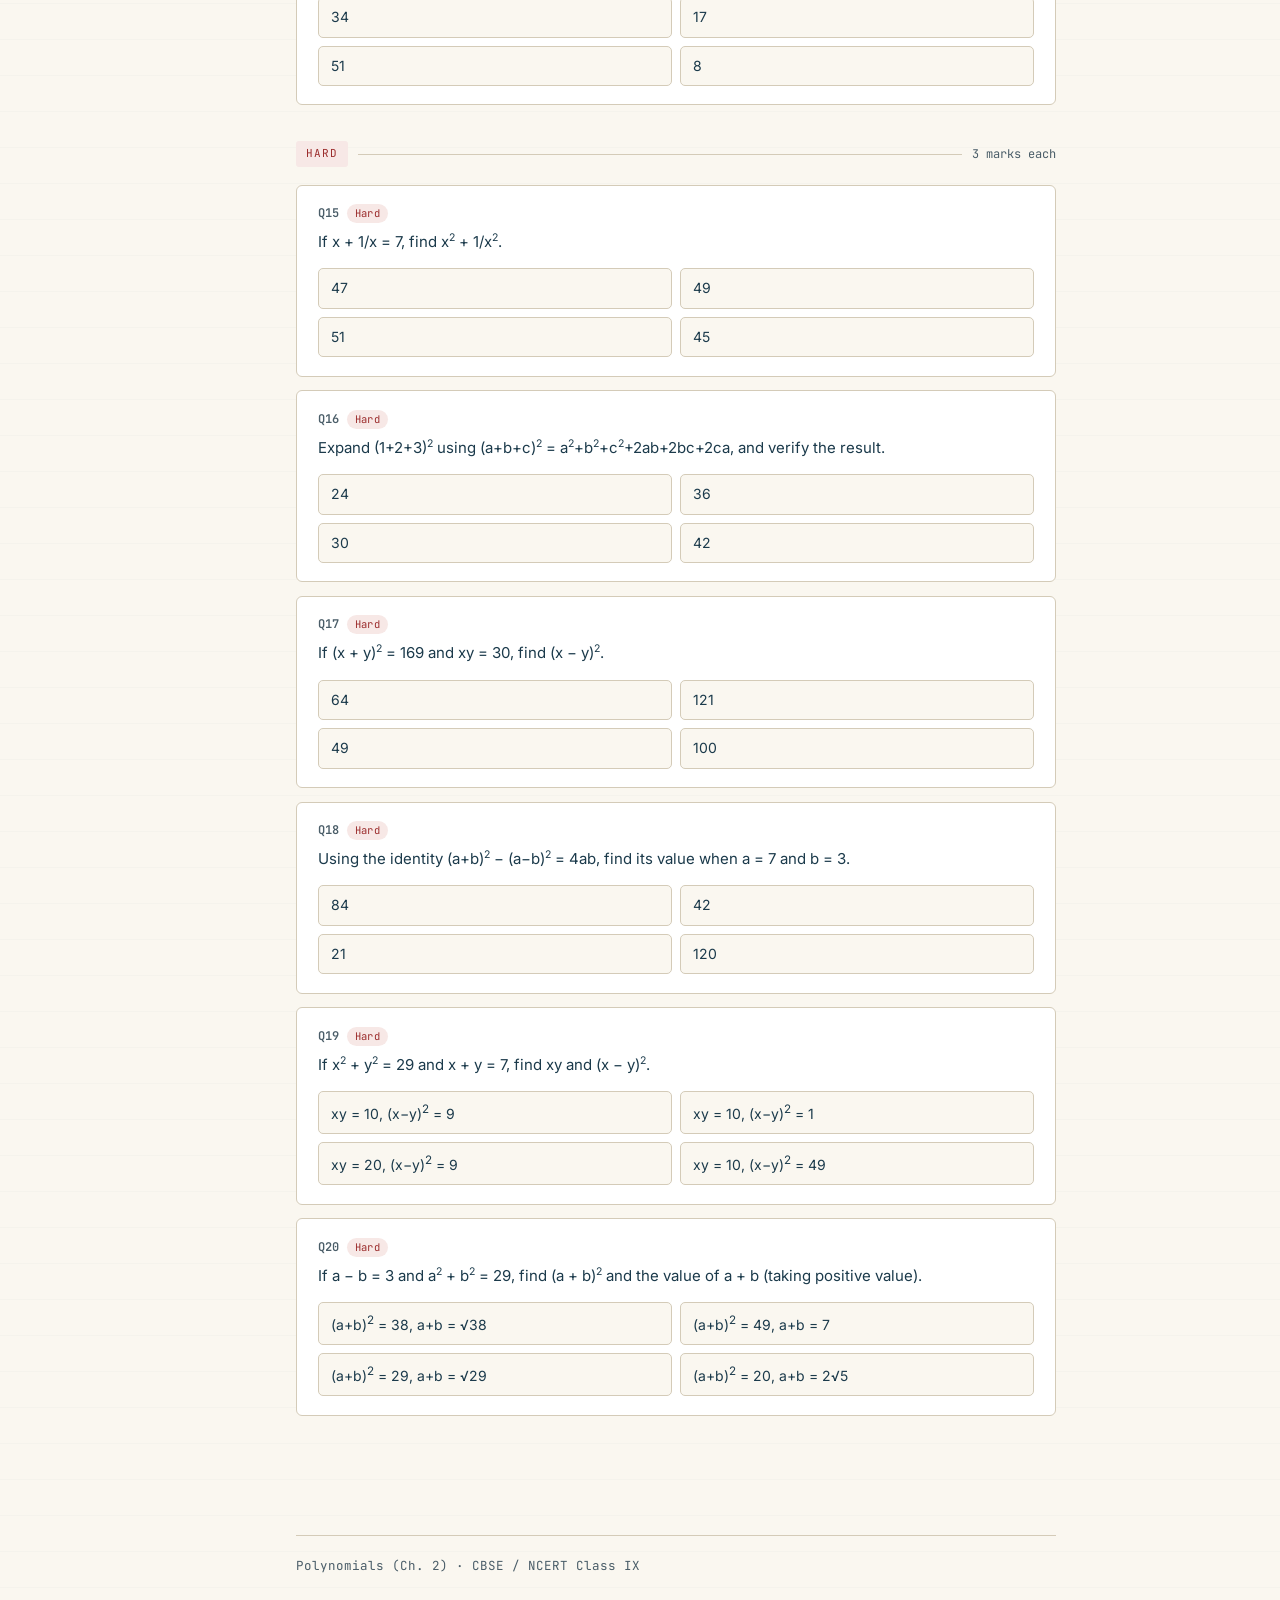
==== commit 9532974d: "polynomial++" ====
--- a/arihant/class-nine/tests/algebraic-identities-set1.html
+++ b/arihant/class-nine/tests/algebraic-identities-set1.html
@@ -16,7 +16,7 @@
   <a class="back-link" href="../index.html">&larr; All tests</a>
 
   <header class="site-header" style="padding-top:0;">
-    <p class="eyebrow">Polynomials (Ch. 2) &middot; Set 3</p>
+    <p class="eyebrow">Polynomials (Ch. 2) &middot; Set 4</p>
     <h1>Algebraic Identities — Squares &amp; Applications</h1>
     <div class="test-meta-bar">
       <span>📝 20 Questions</span>
